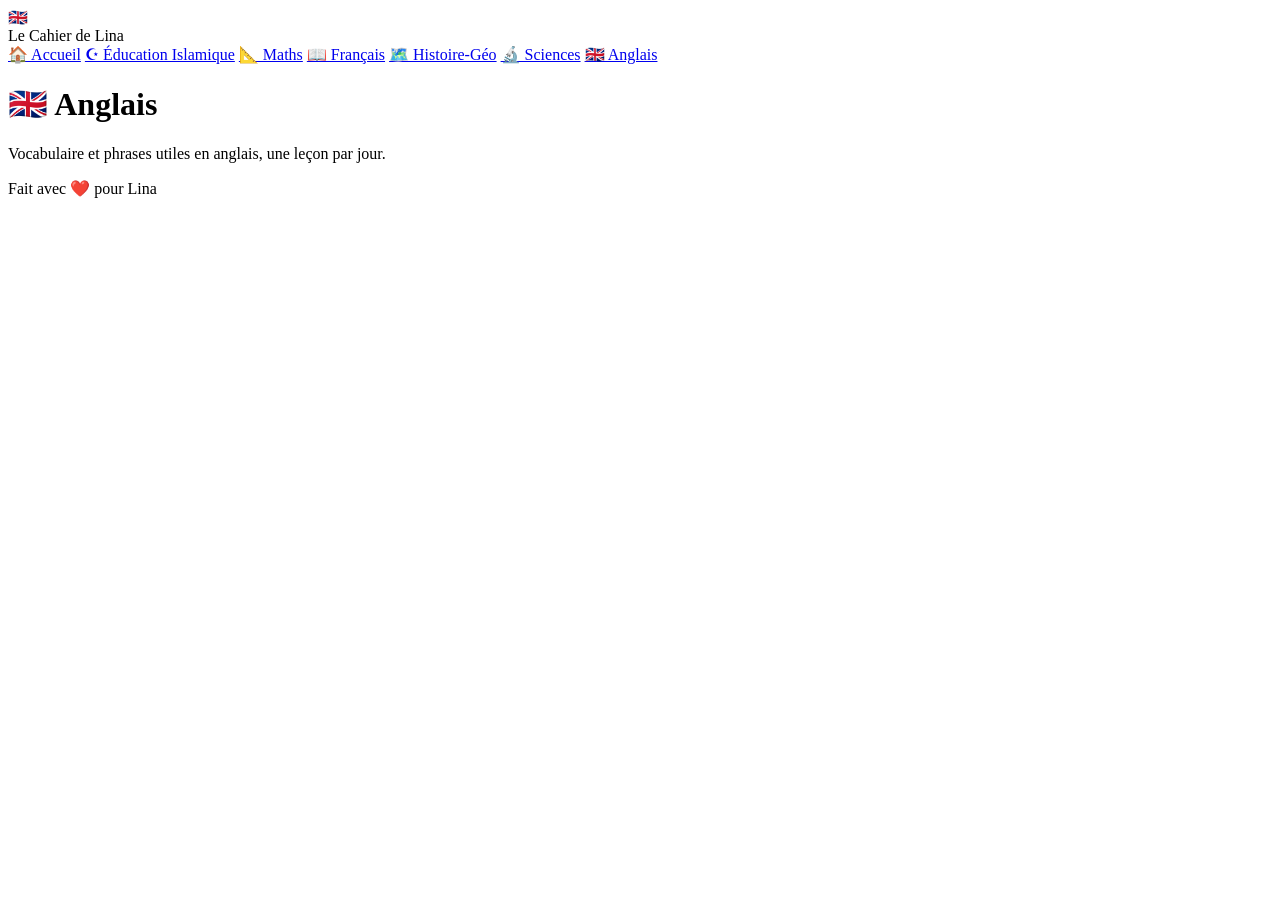
==== pages/anglais.html @ fb0046ae "Add files via upload" ====
<!DOCTYPE html>
<html lang="fr">
<head>
<meta charset="UTF-8">
<meta name="viewport" content="width=device-width, initial-scale=1.0">
<title>Anglais — Le Cahier de Lina</title>
<link rel="stylesheet" href="../css/style.css">
</head>
<body>
<div class="wrap">

  <div class="topbar">
    <div class="brand">
      <div class="pin">🇬🇧</div>
      <span class="title">Le Cahier de Lina</span>
    </div>
    <div class="date-stamp" id="date-stamp"></div>
  </div>

  <div class="tabs">
    <a href="../index.html">🏠 Accueil</a>
    <a href="islam.html">☪ Éducation Islamique</a>
    <a href="maths.html">📐 Maths</a>
    <a href="francais.html">📖 Français</a>
    <a href="histoire-geo.html">🗺️ Histoire-Géo</a>
    <a href="sciences.html">🔬 Sciences</a>
    <a href="anglais.html" class="active">🇬🇧 Anglais</a>
  </div>

  <h1>🇬🇧 Anglais</h1>
  <p>Vocabulaire et phrases utiles en anglais, une leçon par jour.</p>

  <div class="day-track" id="day-track"></div>

  <div id="lesson-content" class="hidden"></div>
  <div id="quiz-content" class="hidden"></div>
  <div id="waiting-content" class="hidden"></div>

  <footer>Fait avec ❤️ pour Lina</footer>
</div>

<script src="../js/lessons-engine.js"></script>
<script src="../js/anglais-data.js"></script>
<script>
  document.getElementById('date-stamp').textContent = dateFR(today0());
  initSubjectPage('anglais', 'Anglais', LESSONS_ANGLAIS);
</script>
</body>
</html>
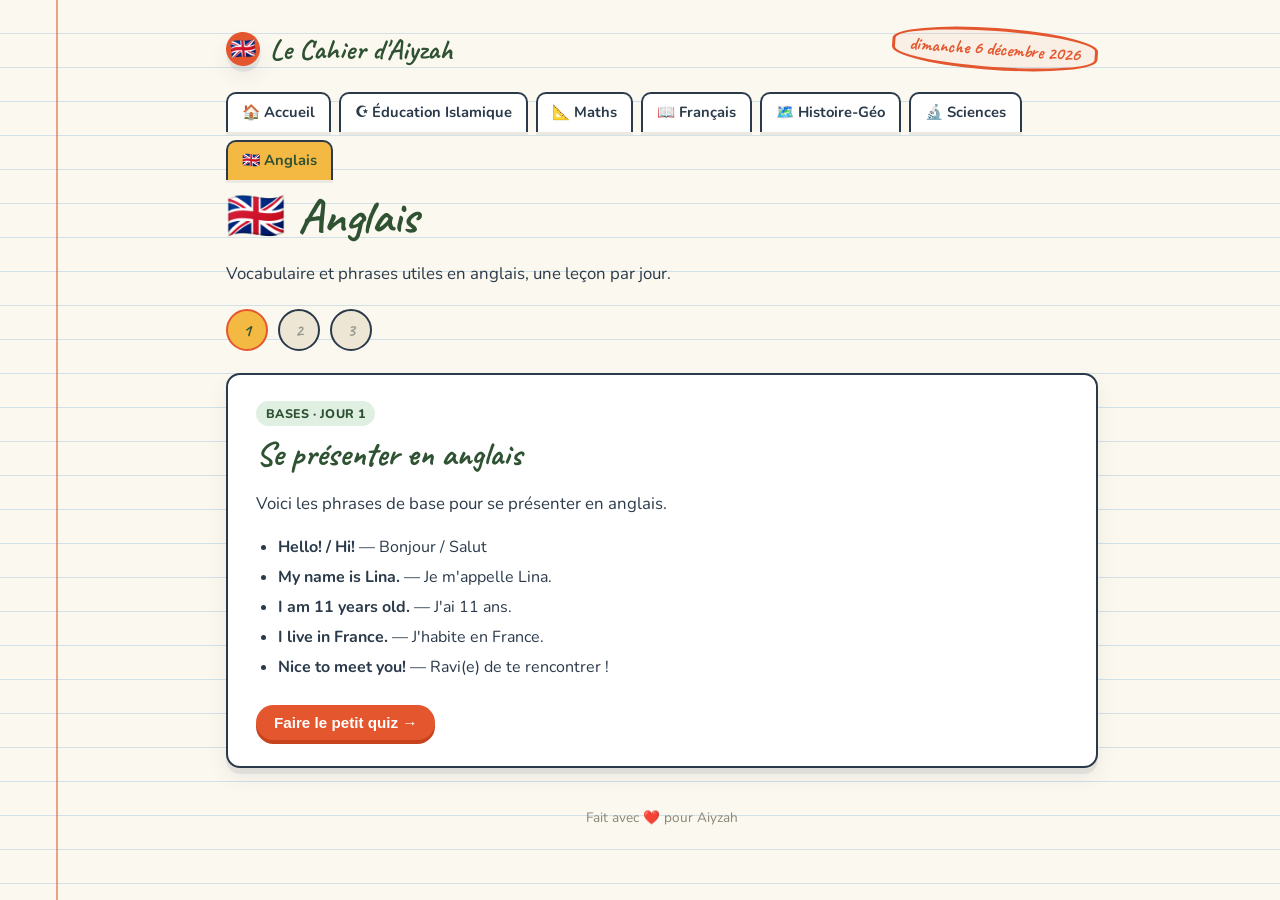
==== commit fa364167: "Add files via upload" ====
--- a/pages/anglais.html
+++ b/pages/anglais.html
@@ -3,7 +3,7 @@
 <head>
 <meta charset="UTF-8">
 <meta name="viewport" content="width=device-width, initial-scale=1.0">
-<title>Anglais — Le Cahier de Lina</title>
+<title>Anglais — Le Cahier d'Aiyzah</title>
 <link rel="stylesheet" href="../css/style.css">
 </head>
 <body>
@@ -12,7 +12,7 @@
   <div class="topbar">
     <div class="brand">
       <div class="pin">🇬🇧</div>
-      <span class="title">Le Cahier de Lina</span>
+      <span class="title">Le Cahier d'Aiyzah</span>
     </div>
     <div class="date-stamp" id="date-stamp"></div>
   </div>
@@ -36,7 +36,7 @@
   <div id="quiz-content" class="hidden"></div>
   <div id="waiting-content" class="hidden"></div>
 
-  <footer>Fait avec ❤️ pour Lina</footer>
+  <footer>Fait avec ❤️ pour Aiyzah</footer>
 </div>
 
 <script src="../js/lessons-engine.js"></script>
--- a/css/style.css
+++ b/css/style.css
@@ -0,0 +1,310 @@
+/* =====================================================
+   Le Cahier de Lina — feuille de style commune
+   Thème : cahier d'école (papier Seyes), tampon de progrès
+   ===================================================== */
+
+@import url('https://fonts.googleapis.com/css2?family=Caveat:wght@500;700&family=Nunito:wght@400;600;700;800&display=swap');
+
+:root{
+  --paper:        #FBF8EF;
+  --paper-line:   #A9C7E0;      /* bleu ligne Seyes */
+  --paper-margin: #E4572E;      /* rouge marge Seyes */
+  --ink:          #2B3A4A;      /* encre stylo */
+  --green:        #3F6D4E;      /* tableau vert */
+  --green-dark:   #2F5233;
+  --yellow:       #F4B942;      /* surligneur */
+  --coral:        #E4572E;
+  --coral-dark:   #C6431E;
+  --sky:          #6FA8C7;
+  --card-shadow:  0 6px 0 rgba(43,58,74,0.08), 0 10px 20px rgba(43,58,74,0.08);
+  --radius: 14px;
+}
+
+*{box-sizing:border-box;}
+html{scroll-behavior:smooth;}
+
+body{
+  margin:0;
+  font-family:'Nunito', sans-serif;
+  color:var(--ink);
+  background:
+    repeating-linear-gradient(
+      to bottom,
+      transparent 0,
+      transparent 33px,
+      var(--paper-line) 34px
+    ),
+    var(--paper);
+  background-attachment:local;
+  min-height:100vh;
+  position:relative;
+}
+
+/* red margin line, like a school notebook */
+body::before{
+  content:"";
+  position:fixed;
+  top:0; bottom:0; left:56px;
+  width:2px;
+  background:var(--paper-margin);
+  opacity:.55;
+  z-index:0;
+}
+
+.wrap{
+  max-width:980px;
+  margin:0 auto;
+  padding:28px 32px 60px 76px;
+  position:relative;
+  z-index:1;
+}
+
+h1,h2,h3,.hand{
+  font-family:'Caveat', cursive;
+  color:var(--green-dark);
+  line-height:1.1;
+  margin:0 0 6px;
+}
+h1{font-size:3rem; font-weight:700;}
+h2{font-size:2.1rem; font-weight:700;}
+h3{font-size:1.6rem; font-weight:700; color:var(--coral-dark);}
+
+p{line-height:1.65; font-size:1.05rem;}
+
+a{color:var(--coral-dark); text-decoration:none;}
+a:hover{text-decoration:underline;}
+
+/* ---------- top bar / date stamp ---------- */
+.topbar{
+  display:flex; align-items:center; justify-content:space-between;
+  gap:16px; flex-wrap:wrap;
+  margin-bottom:18px;
+}
+.brand{
+  display:flex; align-items:center; gap:10px;
+}
+.brand .pin{
+  width:34px;height:34px;border-radius:50%;
+  background:var(--coral); color:#fff; display:flex;
+  align-items:center; justify-content:center; font-family:'Caveat',cursive;
+  font-weight:700; font-size:1.3rem; box-shadow:var(--card-shadow);
+  transform:rotate(-6deg);
+}
+.brand span.title{font-family:'Caveat',cursive; font-size:1.8rem; color:var(--green-dark); font-weight:700;}
+
+.date-stamp{
+  border:3px solid var(--coral);
+  color:var(--coral);
+  font-family:'Caveat', cursive;
+  font-weight:700;
+  font-size:1.15rem;
+  padding:6px 14px;
+  border-radius:50% / 40%;
+  transform:rotate(4deg);
+  background:rgba(228,87,46,0.05);
+  white-space:nowrap;
+}
+
+/* ---------- nav tabs (binder dividers) ---------- */
+.tabs{
+  display:flex; gap:8px; flex-wrap:wrap; margin:22px 0 10px;
+}
+.tabs a{
+  background:#fff;
+  border:2px solid var(--ink);
+  border-bottom:none;
+  padding:8px 14px 10px;
+  border-radius:10px 10px 0 0;
+  font-weight:700;
+  color:var(--ink);
+  font-size:.92rem;
+  box-shadow:0 3px 0 rgba(0,0,0,0.06);
+  text-decoration:none;
+}
+.tabs a.active{
+  background:var(--yellow);
+  color:var(--green-dark);
+}
+.tabs a:hover{background:var(--sky); color:#fff; text-decoration:none;}
+
+/* ---------- cards (subject cards on homepage) ---------- */
+.grid{
+  display:grid;
+  grid-template-columns:repeat(auto-fit, minmax(230px,1fr));
+  gap:20px;
+  margin-top:18px;
+}
+.card{
+  background:#fff;
+  border:2px solid var(--ink);
+  border-radius:var(--radius);
+  padding:18px 18px 16px;
+  box-shadow:var(--card-shadow);
+  transition:transform .15s ease;
+  position:relative;
+  display:flex; flex-direction:column; gap:8px;
+}
+.card:hover{transform:translateY(-4px) rotate(-0.4deg);}
+.card .emoji{font-size:2.2rem;}
+.card h3{margin-bottom:2px;}
+.card p{font-size:.95rem; margin:0; color:#4b5a68; flex-grow:1;}
+.card .progress-row{
+  display:flex; align-items:center; gap:10px; margin-top:6px;
+}
+.bar{
+  flex-grow:1; height:10px; background:#eee6d5; border-radius:6px; overflow:hidden;
+  border:1px solid var(--ink);
+}
+.bar > i{display:block; height:100%; background:var(--green); }
+.progress-txt{font-size:.8rem; font-weight:700; color:var(--green-dark); white-space:nowrap;}
+.btn{
+  display:inline-block;
+  align-self:flex-start;
+  margin-top:6px;
+  background:var(--coral);
+  color:#fff;
+  font-weight:800;
+  border:none;
+  padding:9px 18px;
+  border-radius:30px;
+  cursor:pointer;
+  font-size:.95rem;
+  box-shadow:0 4px 0 var(--coral-dark);
+  transition:transform .1s;
+}
+.btn:hover{transform:translateY(2px); box-shadow:0 2px 0 var(--coral-dark); text-decoration:none; color:#fff;}
+.btn.secondary{background:var(--sky); box-shadow:0 4px 0 #4d84a4;}
+.btn.secondary:hover{box-shadow:0 2px 0 #4d84a4;}
+.btn:disabled{opacity:.5; cursor:not-allowed; box-shadow:none; transform:none;}
+
+/* ---------- hero on homepage ---------- */
+.hero{
+  background:var(--green-dark);
+  color:#fff;
+  border-radius:var(--radius);
+  padding:34px 30px;
+  margin-bottom:26px;
+  box-shadow:var(--card-shadow);
+  position:relative;
+  overflow:hidden;
+}
+.hero h1{color:#fff;}
+.hero p{color:#eaf3ec; max-width:640px;}
+.hero .doodle{
+  position:absolute; right:-10px; bottom:-30px; font-size:7rem; opacity:.15;
+}
+
+/* ---------- lesson tabs (day tracker) ---------- */
+.day-track{
+  display:flex; gap:10px; flex-wrap:wrap; margin:22px 0;
+}
+.day-dot{
+  width:42px; height:42px; border-radius:50%;
+  display:flex; align-items:center; justify-content:center;
+  font-family:'Caveat',cursive; font-weight:700; font-size:1.1rem;
+  border:2px solid var(--ink);
+  background:#fff;
+  cursor:default;
+  user-select:none;
+}
+.day-dot.done{background:var(--green); color:#fff; border-color:var(--green-dark); cursor:pointer;}
+.day-dot.current{background:var(--yellow); color:var(--green-dark); border-color:var(--coral); cursor:pointer; animation:pulse 1.8s infinite;}
+.day-dot.locked{background:#eee6d5; color:#9a998f; cursor:not-allowed;}
+@keyframes pulse{0%,100%{box-shadow:0 0 0 0 rgba(228,87,46,.35);} 50%{box-shadow:0 0 0 6px rgba(228,87,46,0);}}
+
+/* ---------- lesson content sheet ---------- */
+.sheet{
+  background:#fff;
+  border:2px solid var(--ink);
+  border-radius:var(--radius);
+  padding:26px 28px;
+  box-shadow:var(--card-shadow);
+  margin-bottom:24px;
+}
+.sheet .level-badge{
+  display:inline-block;
+  font-size:.78rem; font-weight:800; letter-spacing:.03em;
+  text-transform:uppercase;
+  padding:4px 10px; border-radius:20px;
+  margin-bottom:10px;
+}
+.level-badge.base{background:#dff0e2; color:var(--green-dark);}
+.level-badge.moyen{background:#fdecd2; color:#8a5a12;}
+.level-badge.avance{background:#fbdcd4; color:var(--coral-dark);}
+
+.sheet ul{padding-left:22px;}
+.sheet li{margin-bottom:6px; line-height:1.5;}
+
+.callout{
+  background:#fff8e6;
+  border-left:5px solid var(--yellow);
+  padding:12px 16px;
+  border-radius:8px;
+  margin:16px 0;
+  font-size:.98rem;
+}
+
+/* ---------- waiting message ---------- */
+.waiting{
+  text-align:center;
+  padding:50px 20px;
+}
+.waiting .big{font-size:3.4rem;}
+.waiting .hand{font-size:2rem; display:block; margin:10px 0;}
+
+/* ---------- quiz ---------- */
+.quiz-q{margin-bottom:20px;}
+.quiz-q p.q-text{font-weight:800; margin-bottom:8px;}
+.quiz-opts{display:flex; flex-direction:column; gap:8px;}
+.quiz-opt{
+  border:2px solid var(--ink);
+  border-radius:10px;
+  padding:10px 14px;
+  cursor:pointer;
+  background:#fff;
+  font-weight:600;
+}
+.quiz-opt:hover{background:#fff8e6;}
+.quiz-opt.selected{background:var(--sky); color:#fff; border-color:#4d84a4;}
+.quiz-opt.correct{background:var(--green); color:#fff; border-color:var(--green-dark);}
+.quiz-opt.incorrect{background:var(--coral); color:#fff; border-color:var(--coral-dark);}
+
+.result-box{
+  text-align:center; padding:26px; border-radius:var(--radius);
+  margin-top:10px; font-weight:800; font-size:1.2rem;
+}
+.result-box.pass{background:#dff0e2; color:var(--green-dark);}
+.result-box.fail{background:#fbdcd4; color:var(--coral-dark);}
+
+/* ---------- stamp badge (progress) ---------- */
+.stamp{
+  display:inline-flex; align-items:center; justify-content:center;
+  width:78px; height:78px; border-radius:50%;
+  border:3px solid var(--coral);
+  color:var(--coral);
+  font-family:'Caveat',cursive; font-weight:700; font-size:1rem;
+  transform:rotate(-8deg);
+  text-align:center;
+  line-height:1.1;
+  flex-shrink:0;
+}
+
+footer{
+  margin-top:40px;
+  text-align:center;
+  font-size:.85rem;
+  color:#8a8577;
+}
+
+@media (max-width:640px){
+  body::before{left:24px;}
+  .wrap{padding:20px 16px 40px 40px;}
+  h1{font-size:2.2rem;}
+  .hero{padding:24px 18px;}
+}
+
+/* reduced motion */
+@media (prefers-reduced-motion: reduce){
+  .day-dot.current{animation:none;}
+  *{transition:none !important;}
+}
